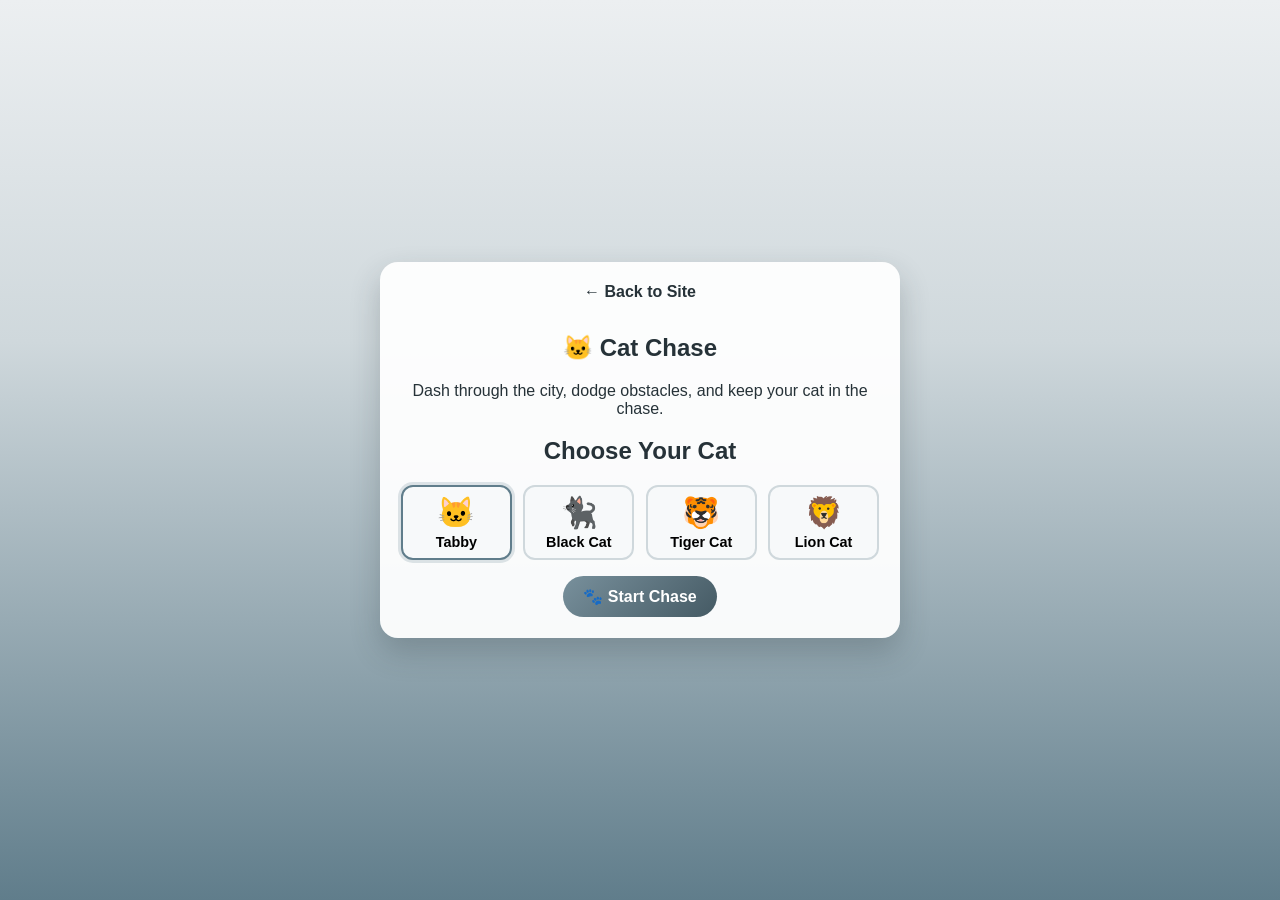
==== cat-game.html @ 48dbdd9d "Add cat chase game pages and homepage link" ====
<!DOCTYPE html>
<html lang="en">
<head>
  <meta charset="UTF-8" />
  <meta name="viewport" content="width=device-width, initial-scale=1.0" />
  <title>Cat Chase 🐱</title>
  <link rel="stylesheet" href="cat-game.css" />
</head>
<body>
  <div id="cat-app">
    <section id="cat-start-screen" class="cat-screen active">
      <div class="cat-card">
        <a href="index.html" class="cat-back-link">← Back to Site</a>
        <h1>🐱 Cat Chase</h1>
        <p>Dash through the city, dodge obstacles, and keep your cat in the chase.</p>

        <h2>Choose Your Cat</h2>
        <div id="cat-options" class="cat-options" aria-label="Cat choices"></div>
        <button id="start-cat-btn" class="cat-btn">🐾 Start Chase</button>
      </div>
    </section>

    <section id="cat-game-screen" class="cat-screen">
      <header class="cat-hud">
        <div class="hud-item">
          <span>Chase</span>
          <strong id="chase-display">0m</strong>
        </div>
        <div class="hud-item hp-wrap">
          <span>HP</span>
          <div class="hp-bar-shell">
            <div id="hp-bar-fill" class="hp-bar-fill"></div>
          </div>
          <strong id="hp-text">100</strong>
        </div>
        <div class="hud-item">
          <label for="ingame-cat">Cat</label>
          <select id="ingame-cat" aria-label="Change cat during game"></select>
        </div>
      </header>

      <main id="cat-stage" aria-label="Cat chase game area">
        <div id="city-layer" class="city-layer" aria-hidden="true"></div>
        <div id="obstacle-layer" class="obstacle-layer" aria-hidden="true"></div>
        <div id="player" class="player" aria-label="Player cat"></div>
      </main>

      <p class="controls-hint">Use ↑/↓ or W/S to move up and down.</p>
    </section>

    <section id="cat-gameover-screen" class="cat-screen">
      <div class="cat-card">
        <h2>Chase Over 💥</h2>
        <p id="final-chase">You chased 0m</p>
        <button id="restart-cat-btn" class="cat-btn">🔁 Play Again</button>
        <a href="index.html" class="cat-btn cat-btn-link">🏠 Back Home</a>
      </div>
    </section>
  </div>

  <script src="cat-game.js"></script>
</body>
</html>
---- cat-game.css ----
:root {
  --city-dark: #37474f;
  --city-mid: #607d8b;
  --city-light: #eceff1;
  --panel: rgba(255, 255, 255, 0.94);
  --text: #263238;
  --hp: #43a047;
}

*,
*::before,
*::after {
  box-sizing: border-box;
}

body {
  margin: 0;
  min-height: 100vh;
  font-family: 'Segoe UI', Arial, sans-serif;
  color: var(--text);
  background: linear-gradient(180deg, var(--city-light), #cfd8dc 38%, var(--city-mid));
}

.cat-screen {
  display: none;
  min-height: 100vh;
}

.cat-screen.active {
  display: flex;
}

#cat-start-screen,
#cat-gameover-screen {
  align-items: center;
  justify-content: center;
  padding: 1rem;
}

.cat-card {
  width: min(520px, 100%);
  background: var(--panel);
  border-radius: 18px;
  padding: 1.3rem;
  box-shadow: 0 14px 30px rgba(38, 50, 56, 0.24);
  text-align: center;
}

.cat-back-link {
  display: inline-block;
  margin-bottom: 0.8rem;
  color: #263238;
  font-weight: 700;
  text-decoration: none;
}

.cat-options {
  display: grid;
  grid-template-columns: repeat(auto-fit, minmax(100px, 1fr));
  gap: 0.7rem;
  margin: 0.7rem 0 1rem;
}

.cat-option-btn {
  border: 2px solid #cfd8dc;
  border-radius: 12px;
  background: #f7f9fa;
  cursor: pointer;
  padding: 0.5rem;
  font-size: 0.9rem;
  font-weight: 700;
}

.cat-option-btn .emoji {
  display: block;
  font-size: 1.9rem;
  margin-bottom: 0.15rem;
}

.cat-option-btn.active {
  border-color: #607d8b;
  box-shadow: 0 0 0 3px rgba(96, 125, 139, 0.2);
}

.cat-btn {
  border: none;
  border-radius: 999px;
  padding: 0.7rem 1.3rem;
  font-size: 1rem;
  font-weight: 700;
  cursor: pointer;
  color: #fff;
  background: linear-gradient(135deg, #78909c, #455a64);
  text-decoration: none;
  display: inline-block;
}

.cat-btn-link {
  margin-left: 0.35rem;
}

#cat-game-screen {
  flex-direction: column;
}

.cat-hud {
  position: sticky;
  top: 0;
  z-index: 20;
  display: grid;
  grid-template-columns: 1fr minmax(220px, 2fr) 1fr;
  gap: 0.75rem;
  align-items: center;
  padding: 0.8rem;
  background: rgba(38, 50, 56, 0.88);
  color: #f8fbfc;
}

.hud-item {
  display: flex;
  flex-direction: column;
  gap: 0.2rem;
  font-size: 0.8rem;
  font-weight: 700;
}

.hud-item strong {
  font-size: 1.05rem;
}

.hp-wrap {
  align-items: stretch;
}

.hp-bar-shell {
  width: 100%;
  height: 14px;
  border-radius: 20px;
  background: rgba(255, 255, 255, 0.22);
  overflow: hidden;
}

.hp-bar-fill {
  width: 100%;
  height: 100%;
  background: var(--hp);
  transition: width 0.2s linear, background-color 0.2s linear;
}

#ingame-cat {
  border: none;
  border-radius: 10px;
  padding: 0.4rem;
  font-weight: 700;
  color: #263238;
}

#cat-stage {
  position: relative;
  flex: 1;
  overflow: hidden;
  border-top: 2px solid rgba(255, 255, 255, 0.5);
}

#cat-stage::before,
#cat-stage::after {
  content: '';
  position: absolute;
  inset: 0;
  pointer-events: none;
}

#cat-stage::before {
  background: radial-gradient(circle at 20% 22%, rgba(255, 255, 255, 0.4), transparent 34%),
    linear-gradient(180deg, rgba(255, 255, 255, 0.1), transparent 45%);
}

#cat-stage::after {
  background: linear-gradient(180deg, transparent, rgba(0, 0, 0, 0.08));
}

.city-layer,
.obstacle-layer {
  position: absolute;
  inset: 0;
}

.city-item,
.obstacle,
.player {
  position: absolute;
  user-select: none;
  line-height: 1;
}

.city-item {
  opacity: 0.9;
  filter: drop-shadow(0 2px 2px rgba(0, 0, 0, 0.2));
}

.obstacle {
  font-size: 2rem;
  z-index: 6;
}

.player {
  font-size: 2.3rem;
  top: 50%;
  transform: translateY(-50%);
  z-index: 10;
  transition: transform 0.08s linear;
}

.player.hit {
  animation: hit-flash 0.25s steps(2, end) 3;
}

.controls-hint {
  margin: 0;
  padding: 0.6rem;
  text-align: center;
  color: #f5fbff;
  background: rgba(38, 50, 56, 0.86);
  font-weight: 600;
}

@keyframes hit-flash {
  50% {
    opacity: 0.3;
  }
}

@media (max-width: 700px) {
  .cat-hud {
    grid-template-columns: 1fr;
  }

  .cat-btn-link {
    margin-left: 0;
    margin-top: 0.5rem;
  }
}
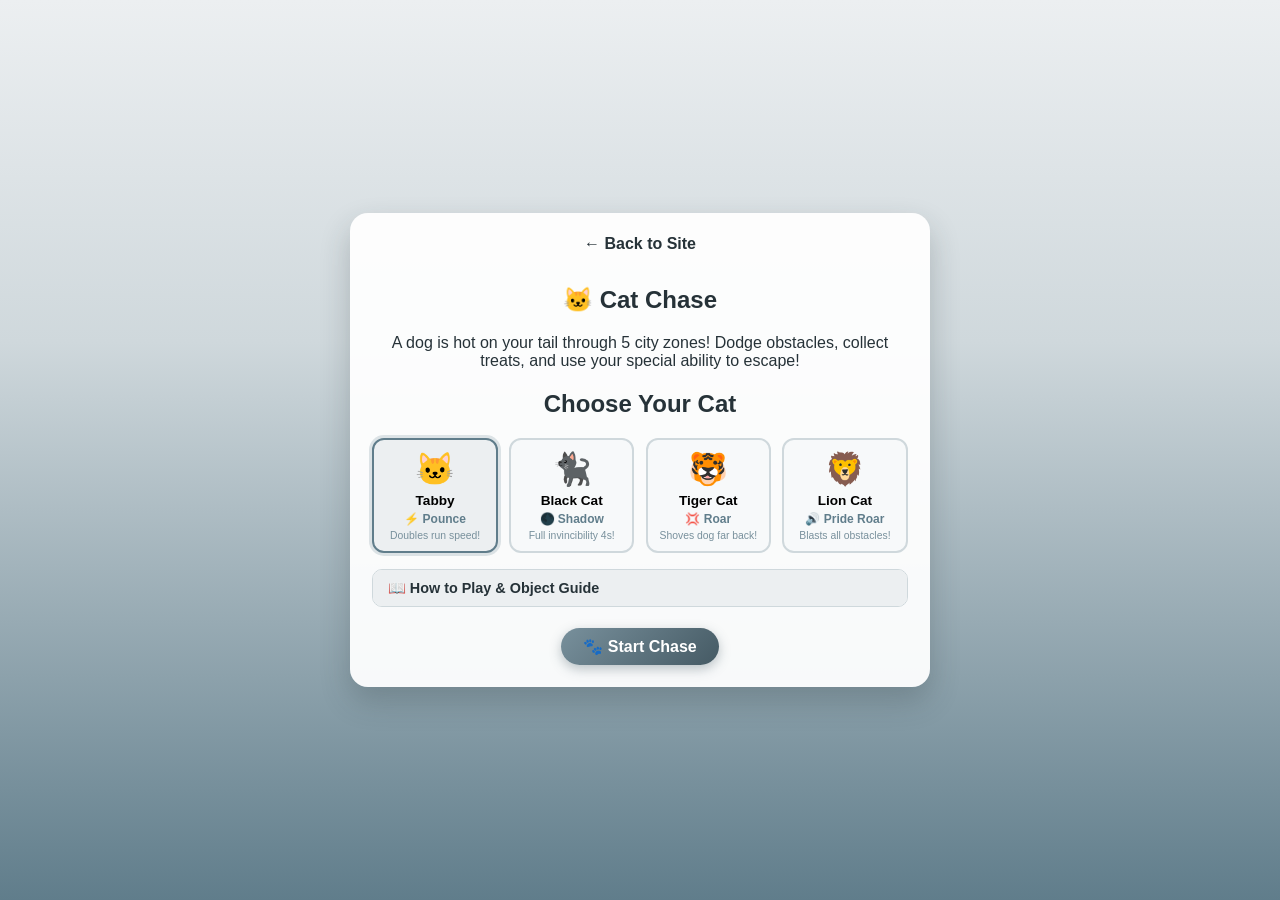
==== commit 4962c2af: "Add swim game abilities to cat chase game: zones, chaser, collectibles, power-ups, special abilities" ====
--- a/cat-game.html
+++ b/cat-game.html
@@ -8,23 +8,95 @@
 </head>
 <body>
   <div id="cat-app">
+
+    <!-- ===== START SCREEN ===== -->
     <section id="cat-start-screen" class="cat-screen active">
       <div class="cat-card">
         <a href="index.html" class="cat-back-link">← Back to Site</a>
         <h1>🐱 Cat Chase</h1>
-        <p>Dash through the city, dodge obstacles, and keep your cat in the chase.</p>
+        <p>A dog is hot on your tail through 5 city zones! Dodge obstacles, collect treats, and use your special ability to escape!</p>
 
         <h2>Choose Your Cat</h2>
         <div id="cat-options" class="cat-options" aria-label="Cat choices"></div>
+        <details class="how-to-play">
+          <summary>📖 How to Play &amp; Object Guide</summary>
+          <div class="guide-content">
+
+            <div class="guide-section">
+              <h3>🎮 Controls</h3>
+              <p>↑ / W — Run Up &nbsp;·&nbsp; ↓ / S — Run Down &nbsp;·&nbsp; <kbd>Space</kbd> / ⚡ button — Special Ability</p>
+            </div>
+
+            <div class="guide-section">
+              <h3>⚠️ Avoid These</h3>
+              <div class="guide-items">
+                <div class="guide-item">
+                  <span class="guide-icon">🐶 🧱 🗑️</span>
+                  <div><strong>Obstacles</strong> — Costs 20 HP and lets the chaser gain on you!</div>
+                </div>
+                <div class="guide-item">
+                  <span class="guide-icon">🐕</span>
+                  <div><strong>The Dog</strong> — Speeds up each zone. Caught = Game Over!</div>
+                </div>
+              </div>
+            </div>
+
+            <div class="guide-section">
+              <h3>⭐ Collect These</h3>
+              <div class="guide-items">
+                <div class="guide-item">
+                  <span class="guide-icon">🐟 🧶 🎀 🐾</span>
+                  <div><strong>Treats</strong> — +10 score &amp; push the dog back!</div>
+                </div>
+              </div>
+            </div>
+
+            <div class="guide-section">
+              <h3>🎁 Power-Ups <small>(rare glowing items)</small></h3>
+              <div class="guide-items">
+                <div class="guide-item"><span class="guide-icon">⚡</span><div><strong>Speed Boost</strong> — Run 1.85× faster for 5 s.</div></div>
+                <div class="guide-item"><span class="guide-icon">🛡️</span><div><strong>Shield</strong> — Blocks the next obstacle hit completely.</div></div>
+                <div class="guide-item"><span class="guide-icon">💊</span><div><strong>HP Kit</strong> — Restores 30 HP.</div></div>
+                <div class="guide-item"><span class="guide-icon">🧲</span><div><strong>Magnet</strong> — Auto-collects nearby treats for 6 s.</div></div>
+              </div>
+            </div>
+
+            <div class="guide-section">
+              <h3>🏙️ The 5 Zones</h3>
+              <div class="guide-items">
+                <div class="guide-item"><span class="guide-icon">🏡</span><div><strong>Backyard</strong> (0 m) — Calm start.</div></div>
+                <div class="guide-item"><span class="guide-icon">🏘️</span><div><strong>Neighborhood</strong> (200 m) — Faster pace, more obstacles.</div></div>
+                <div class="guide-item"><span class="guide-icon">🏪</span><div><strong>Downtown</strong> (500 m) — Busy streets, traffic cones!</div></div>
+                <div class="guide-item"><span class="guide-icon">🚗</span><div><strong>Highway</strong> (900 m) — Very fast. Watch out!</div></div>
+                <div class="guide-item"><span class="guide-icon">🌆</span><div><strong>City Center</strong> (1400 m) — Maximum chaos. Good luck!</div></div>
+              </div>
+            </div>
+
+            <div class="guide-section">
+              <h3>⚡ Special Abilities <small>(Press Space)</small></h3>
+              <div class="guide-items">
+                <div class="guide-item"><span class="guide-icon">🐱</span><div><strong>Tabby — Pounce:</strong> Doubles speed for 3.5 s. (8 s cooldown)</div></div>
+                <div class="guide-item"><span class="guide-icon">🐈‍⬛</span><div><strong>Black Cat — Shadow:</strong> Full invincibility for 4 s! (12 s cooldown)</div></div>
+                <div class="guide-item"><span class="guide-icon">🐯</span><div><strong>Tiger Cat — Roar:</strong> Pushes dog far back! (9 s cooldown)</div></div>
+                <div class="guide-item"><span class="guide-icon">🦁</span><div><strong>Lion Cat — Pride Roar:</strong> Clears ALL obstacles! (10 s cooldown)</div></div>
+              </div>
+            </div>
+
+          </div>
+        </details>
+
         <button id="start-cat-btn" class="cat-btn">🐾 Start Chase</button>
       </div>
     </section>
 
+    <!-- ===== GAME SCREEN ===== -->
     <section id="cat-game-screen" class="cat-screen">
       <header class="cat-hud">
         <div class="hud-item">
-          <span>Chase</span>
+          <span>Distance</span>
           <strong id="chase-display">0m</strong>
+          <span class="hud-sub">Score: <strong id="score-display">0</strong></span>
+          <span id="zone-display" class="hud-zone">🏡 Backyard</span>
         </div>
         <div class="hud-item hp-wrap">
           <span>HP</span>
@@ -33,31 +105,47 @@
           </div>
           <strong id="hp-text">100</strong>
         </div>
+        <div class="hud-item lead-wrap">
+          <span>Lead</span>
+          <div class="lead-bar-shell">
+            <div id="lead-bar-fill" class="lead-bar-fill"></div>
+          </div>
+          <span id="ability-display" class="ability-display ability-ready">⚡ Pounce ✓ READY</span>
+        </div>
         <div class="hud-item">
           <label for="ingame-cat">Cat</label>
           <select id="ingame-cat" aria-label="Change cat during game"></select>
+          <button id="ability-btn" class="ability-btn" type="button">⚡ Ability</button>
         </div>
       </header>
 
       <main id="cat-stage" aria-label="Cat chase game area">
-        <div id="city-layer" class="city-layer" aria-hidden="true"></div>
-        <div id="obstacle-layer" class="obstacle-layer" aria-hidden="true"></div>
-        <div id="player" class="player" aria-label="Player cat"></div>
+        <div id="city-layer"        class="city-layer"        aria-hidden="true"></div>
+        <div id="collectible-layer" class="collectible-layer" aria-hidden="true"></div>
+        <div id="powerup-layer"     class="powerup-layer"     aria-hidden="true"></div>
+        <div id="obstacle-layer"    class="obstacle-layer"    aria-hidden="true"></div>
+        <div id="chaser"            class="chaser"            aria-hidden="true">🐕</div>
+        <div id="player"            class="player"            aria-label="Player cat"></div>
+        <div id="hit-overlay"       class="hit-overlay"       aria-hidden="true"></div>
+        <div id="zone-banner"       class="zone-banner"       aria-hidden="true">🏡 Backyard</div>
       </main>
 
-      <p class="controls-hint">Use ↑/↓ or W/S to move up and down.</p>
+      <p class="controls-hint">↑/↓ or W/S to move &nbsp;·&nbsp; <kbd>Space</kbd>/⚡ = special ability &nbsp;·&nbsp; Collect 🐟🧶 for score</p>
     </section>
 
+    <!-- ===== GAME OVER SCREEN ===== -->
     <section id="cat-gameover-screen" class="cat-screen">
       <div class="cat-card">
-        <h2>Chase Over 💥</h2>
-        <p id="final-chase">You chased 0m</p>
+        <h2>Caught! 💥</h2>
+        <p id="final-zone">Zone: 🏡 Backyard</p>
+        <p id="final-chase">You ran 0m</p>
+        <p id="final-score">Score: 0</p>
         <button id="restart-cat-btn" class="cat-btn">🔁 Play Again</button>
         <a href="index.html" class="cat-btn cat-btn-link">🏠 Back Home</a>
       </div>
     </section>
+
   </div>
-
   <script src="cat-game.js"></script>
 </body>
 </html>
--- a/cat-game.css
+++ b/cat-game.css
@@ -38,10 +38,10 @@
 }
 
 .cat-card {
-  width: min(520px, 100%);
+  width: min(580px, 100%);
   background: var(--panel);
   border-radius: 18px;
-  padding: 1.3rem;
+  padding: 1.4rem;
   box-shadow: 0 14px 30px rgba(38, 50, 56, 0.24);
   text-align: center;
 }
@@ -54,9 +54,10 @@
   text-decoration: none;
 }
 
+/* ——— Character selector ——— */
 .cat-options {
   display: grid;
-  grid-template-columns: repeat(auto-fit, minmax(100px, 1fr));
+  grid-template-columns: repeat(auto-fit, minmax(120px, 1fr));
   gap: 0.7rem;
   margin: 0.7rem 0 1rem;
 }
@@ -66,95 +67,241 @@
   border-radius: 12px;
   background: #f7f9fa;
   cursor: pointer;
-  padding: 0.5rem;
-  font-size: 0.9rem;
-  font-weight: 700;
+  padding: 0.55rem 0.4rem;
+  font-size: 0.85rem;
+  font-weight: 700;
+  line-height: 1.3;
 }
 
 .cat-option-btn .emoji {
   display: block;
-  font-size: 1.9rem;
-  margin-bottom: 0.15rem;
+  font-size: 2rem;
+  margin-bottom: 0.1rem;
+}
+
+.cat-option-btn .ability-tag {
+  display: block;
+  font-size: 0.75rem;
+  color: #607d8b;
+  font-weight: 700;
+  margin-top: 0.15rem;
+}
+
+.cat-option-btn .ability-desc {
+  display: block;
+  font-size: 0.65rem;
+  color: #78909c;
+  font-weight: 500;
+  margin-top: 0.08rem;
 }
 
 .cat-option-btn.active {
   border-color: #607d8b;
   box-shadow: 0 0 0 3px rgba(96, 125, 139, 0.2);
-}
-
+  background: #eceff1;
+}
+
+/* ——— How-to-play guide ——— */
+.how-to-play {
+  text-align: left;
+  margin: 0.8rem 0;
+  border: 1px solid #cfd8dc;
+  border-radius: 10px;
+  overflow: hidden;
+}
+
+.how-to-play summary {
+  cursor: pointer;
+  padding: 0.6rem 0.9rem;
+  font-weight: 700;
+  font-size: 0.9rem;
+  background: #eceff1;
+  list-style: none;
+  user-select: none;
+}
+
+.how-to-play summary::-webkit-details-marker { display: none; }
+
+.guide-content {
+  padding: 0.7rem 0.9rem;
+  font-size: 0.83rem;
+}
+
+.guide-section {
+  margin-bottom: 0.9rem;
+}
+
+.guide-section h3 {
+  margin: 0 0 0.4rem;
+  font-size: 0.88rem;
+  color: var(--city-dark);
+}
+
+.guide-section small { opacity: 0.7; font-weight: 400; }
+
+.guide-section p {
+  margin: 0;
+  line-height: 1.5;
+}
+
+.guide-items {
+  display: flex;
+  flex-direction: column;
+  gap: 0.35rem;
+}
+
+.guide-item {
+  display: flex;
+  align-items: flex-start;
+  gap: 0.55rem;
+  line-height: 1.4;
+}
+
+.guide-icon {
+  font-size: 1.1rem;
+  min-width: 52px;
+  flex-shrink: 0;
+  text-align: center;
+}
+
+kbd {
+  background: rgba(0,0,0,0.12);
+  border-radius: 4px;
+  padding: 0.05em 0.35em;
+  font-family: inherit;
+  font-size: 0.9em;
+}
+
+/* ——— Buttons ——— */
 .cat-btn {
   border: none;
   border-radius: 999px;
-  padding: 0.7rem 1.3rem;
+  padding: 0.55rem 1.4rem;
   font-size: 1rem;
   font-weight: 700;
   cursor: pointer;
   color: #fff;
   background: linear-gradient(135deg, #78909c, #455a64);
+  box-shadow: 0 4px 12px rgba(69, 90, 100, 0.35);
+  transition: transform 0.3s ease, box-shadow 0.3s ease;
   text-decoration: none;
   display: inline-block;
+  margin-top: 0.5rem;
+}
+
+.cat-btn:hover {
+  transform: translateY(-2px);
+  box-shadow: 0 6px 18px rgba(69, 90, 100, 0.5);
 }
 
 .cat-btn-link {
   margin-left: 0.35rem;
 }
 
-#cat-game-screen {
-  flex-direction: column;
-}
-
+/* ——— Game screen layout ——— */
+#cat-game-screen { flex-direction: column; }
+
+/* ——— HUD ——— */
 .cat-hud {
   position: sticky;
   top: 0;
   z-index: 20;
   display: grid;
-  grid-template-columns: 1fr minmax(220px, 2fr) 1fr;
-  gap: 0.75rem;
+  grid-template-columns: 1fr minmax(130px, 1.3fr) minmax(130px, 1.3fr) auto;
+  gap: 0.55rem;
   align-items: center;
-  padding: 0.8rem;
-  background: rgba(38, 50, 56, 0.88);
+  padding: 0.65rem 0.8rem;
+  background: rgba(38, 50, 56, 0.9);
   color: #f8fbfc;
 }
 
 .hud-item {
   display: flex;
   flex-direction: column;
-  gap: 0.2rem;
-  font-size: 0.8rem;
-  font-weight: 700;
-}
-
-.hud-item strong {
-  font-size: 1.05rem;
-}
-
-.hp-wrap {
-  align-items: stretch;
-}
-
-.hp-bar-shell {
+  gap: 0.12rem;
+  font-size: 0.76rem;
+  font-weight: 700;
+}
+
+.hud-item strong { font-size: 0.98rem; }
+
+.hud-sub {
+  font-size: 0.7rem;
+  opacity: 0.85;
+}
+.hud-sub strong { font-size: 0.8rem; }
+
+.hud-zone {
+  font-size: 0.66rem;
+  opacity: 0.75;
+  white-space: nowrap;
+  overflow: hidden;
+  text-overflow: ellipsis;
+}
+
+/* HP bar */
+.hp-wrap  { align-items: stretch; }
+
+.hp-bar-shell,
+.lead-bar-shell {
   width: 100%;
-  height: 14px;
+  height: 11px;
   border-radius: 20px;
-  background: rgba(255, 255, 255, 0.22);
+  background: rgba(255, 255, 255, 0.2);
   overflow: hidden;
 }
 
-.hp-bar-fill {
+.hp-bar-fill,
+.lead-bar-fill {
   width: 100%;
   height: 100%;
   background: var(--hp);
-  transition: width 0.2s linear, background-color 0.2s linear;
+  transition: width 0.18s linear, background-color 0.18s linear;
+}
+
+/* Lead (chaser danger) bar */
+.lead-wrap { align-items: stretch; }
+
+/* Ability display */
+.ability-display {
+  font-size: 0.67rem;
+  font-weight: 700;
+  opacity: 0.72;
+  white-space: nowrap;
+  overflow: hidden;
+  text-overflow: ellipsis;
+}
+
+.ability-display.ability-ready {
+  opacity: 1;
+  color: #c8e6c9;
+  animation: ability-ready-pulse 1.5s ease-in-out infinite;
+}
+
+.ability-btn {
+  margin-top: 0.2rem;
+  border: 1px solid rgba(200, 230, 201, 0.45);
+  border-radius: 7px;
+  background: rgba(96, 125, 139, 0.3);
+  color: #f8fbfc;
+  font-size: 0.7rem;
+  font-weight: 700;
+  cursor: pointer;
+  padding: 0.22rem 0.5rem;
+  white-space: nowrap;
 }
 
 #ingame-cat {
   border: none;
-  border-radius: 10px;
-  padding: 0.4rem;
+  border-radius: 8px;
+  padding: 0.3rem;
   font-weight: 700;
   color: #263238;
-}
-
+  font-size: 0.78rem;
+  max-width: 130px;
+}
+
+/* ——— Stage ——— */
 #cat-stage {
   position: relative;
   flex: 1;
@@ -168,10 +315,12 @@
   position: absolute;
   inset: 0;
   pointer-events: none;
+  z-index: 13;
 }
 
 #cat-stage::before {
-  background: radial-gradient(circle at 20% 22%, rgba(255, 255, 255, 0.4), transparent 34%),
+  background:
+    radial-gradient(circle at 20% 22%, rgba(255, 255, 255, 0.4), transparent 34%),
     linear-gradient(180deg, rgba(255, 255, 255, 0.1), transparent 45%);
 }
 
@@ -179,14 +328,31 @@
   background: linear-gradient(180deg, transparent, rgba(0, 0, 0, 0.08));
 }
 
+/* Danger pulse on ::after */
+#cat-stage.danger::after {
+  animation: danger-pulse 0.55s ease-in-out infinite;
+}
+
+/* Screen shake */
+#cat-stage.shaking {
+  animation: screen-shake 0.35s ease-out;
+}
+
+/* ——— Layers ——— */
 .city-layer,
+.collectible-layer,
+.powerup-layer,
 .obstacle-layer {
   position: absolute;
   inset: 0;
 }
 
+/* ——— Entity base ——— */
 .city-item,
+.collectible,
+.powerup,
 .obstacle,
+.chaser,
 .player {
   position: absolute;
   user-select: none;
@@ -194,47 +360,252 @@
 }
 
 .city-item {
-  opacity: 0.9;
-  filter: drop-shadow(0 2px 2px rgba(0, 0, 0, 0.2));
-}
-
+  opacity: 0.88;
+  filter: drop-shadow(0 2px 2px rgba(0, 0, 0, 0.18));
+}
+
+/* Collectible — bobbing gold glow */
+.collectible {
+  font-size: 1.7rem;
+  z-index: 7;
+  animation: bob 1.15s ease-in-out infinite;
+  filter: drop-shadow(0 0 6px rgba(255, 215, 0, 0.75));
+}
+.collectible.collected {
+  animation: pop-out 0.36s ease-out forwards;
+  pointer-events: none;
+}
+
+/* Power-up — larger, purple pulsing glow */
+.powerup {
+  font-size: 2.1rem;
+  z-index: 7;
+  animation: powerup-pulse 1.0s ease-in-out infinite;
+  filter: drop-shadow(0 0 10px rgba(190, 80, 255, 0.85));
+}
+.powerup.collected {
+  animation: pop-out 0.36s ease-out forwards;
+  pointer-events: none;
+}
+
+/* Obstacle */
 .obstacle {
   font-size: 2rem;
   z-index: 6;
 }
-
+.obstacle.pride-blasted {
+  animation: pride-blast 0.32s ease-out forwards;
+}
+
+/* Chaser */
+.chaser {
+  font-size: 3rem;
+  z-index: 8;
+  filter: drop-shadow(0 0 12px rgba(220, 20, 20, 0.8));
+}
+
+/* ——— Player ——— */
 .player {
-  font-size: 2.3rem;
+  font-size: 3rem;
+  z-index: 10;
+}
+
+/* Aura ring around player */
+.player::before {
+  content: '';
+  position: absolute;
   top: 50%;
-  transform: translateY(-50%);
-  z-index: 10;
-  transition: transform 0.08s linear;
-}
-
-.player.hit {
-  animation: hit-flash 0.25s steps(2, end) 3;
-}
-
+  left: 50%;
+  transform: translate(-50%, -50%);
+  width: 74px;
+  height: 74px;
+  border-radius: 50%;
+  border: 3px solid rgba(200, 230, 201, 0.65);
+  background: radial-gradient(circle, rgba(200, 230, 201, 0.15), transparent 70%);
+  animation: aura-pulse 1.6s ease-in-out infinite;
+  pointer-events: none;
+}
+
+/* Per-character aura colours */
+.player[data-character="tabby"]::before    { border-color: rgba(255, 183, 77, 0.75); }
+.player[data-character="black"]::before    { border-color: rgba(120, 144, 156, 0.75); }
+.player[data-character="tiger"]::before    { border-color: rgba(255, 112, 67, 0.75); }
+.player[data-character="lion"]::before     { border-color: rgba(255, 213, 79, 0.75); }
+
+/* Shield state — blue bright ring */
+.player.shielded::before {
+  border-color: rgba(80, 150, 255, 0.95);
+  border-width: 4px;
+  background: radial-gradient(circle, rgba(80, 150, 255, 0.28), transparent 70%);
+  animation: shield-pulse 0.8s ease-in-out infinite;
+}
+
+/* Speed power-up — gold ring */
+.player.powered-speed::before {
+  border-color: rgba(255, 210, 0, 0.95);
+  background: radial-gradient(circle, rgba(255, 210, 0, 0.22), transparent 70%);
+}
+
+/* Magnet power-up — pink ring */
+.player.powered-magnet::before {
+  border-color: rgba(255, 80, 220, 0.95);
+  background: radial-gradient(circle, rgba(255, 80, 220, 0.2), transparent 70%);
+}
+
+/* Ability active — bright glow per character */
+.player.ability-active {
+  filter: drop-shadow(0 0 16px rgba(255, 255, 100, 0.95));
+}
+.player.ability-active[data-character="tabby"]  { filter: drop-shadow(0 0 18px rgba(255, 200, 0, 0.95)); }
+.player.ability-active[data-character="black"]  { filter: drop-shadow(0 0 18px rgba(120, 144, 156, 0.95)); }
+.player.ability-active[data-character="tiger"]  { filter: drop-shadow(0 0 18px rgba(255, 112, 67, 0.95)); }
+.player.ability-active[data-character="lion"]   { filter: drop-shadow(0 0 18px rgba(255, 213, 79, 0.95)); }
+
+/* Hit bounce animation */
+.player.hit { animation: player-hit 0.46s ease-out; }
+
+/* ——— Hit vignette overlay ——— */
+.hit-overlay {
+  position: absolute;
+  inset: 0;
+  pointer-events: none;
+  z-index: 16;
+  background: radial-gradient(ellipse at center, transparent 28%, rgba(200, 0, 0, 0.48) 100%);
+  opacity: 0;
+  transition: opacity 0.35s ease-out;
+}
+.hit-overlay.active {
+  opacity: 1;
+  transition: none;
+}
+
+/* ——— Zone banner ——— */
+.zone-banner {
+  position: absolute;
+  top: 18px;
+  left: 50%;
+  transform: translateX(-50%) translateY(-130px);
+  background: rgba(38, 50, 56, 0.9);
+  color: #f8fbfc;
+  border: 2px solid rgba(200, 230, 201, 0.35);
+  border-radius: 14px;
+  padding: 0.65rem 1.8rem;
+  font-size: 1.35rem;
+  font-weight: 800;
+  z-index: 18;
+  pointer-events: none;
+  white-space: nowrap;
+  transition: transform 0.45s cubic-bezier(0.34, 1.56, 0.64, 1), opacity 0.4s;
+  opacity: 0;
+}
+.zone-banner.visible {
+  transform: translateX(-50%) translateY(0);
+  opacity: 1;
+}
+
+/* ——— Floating text ——— */
+.float-text {
+  position: absolute;
+  font-size: 0.88rem;
+  font-weight: 800;
+  pointer-events: none;
+  z-index: 19;
+  text-shadow: 0 1px 4px rgba(0, 0, 0, 0.75);
+  white-space: nowrap;
+  animation: float-up 1.1s ease-out forwards;
+}
+
+/* ——— Controls hint ——— */
 .controls-hint {
   margin: 0;
-  padding: 0.6rem;
+  padding: 0.55rem;
   text-align: center;
-  color: #f5fbff;
+  color: #f8fbfc;
   background: rgba(38, 50, 56, 0.86);
   font-weight: 600;
-}
-
-@keyframes hit-flash {
-  50% {
-    opacity: 0.3;
-  }
-}
-
+  font-size: 0.8rem;
+}
+
+/* ——— Game Over card extras ——— */
+#cat-gameover-screen .cat-card p {
+  margin: 0.3rem 0;
+  font-size: 1rem;
+}
+
+/* =========================================================
+   Keyframes
+   ========================================================= */
+
+@keyframes aura-pulse {
+  0%,100% { transform: translate(-50%,-50%) scale(1);    opacity: 0.7; }
+  50%      { transform: translate(-50%,-50%) scale(1.18); opacity: 0.32; }
+}
+
+@keyframes shield-pulse {
+  0%,100% { transform: translate(-50%,-50%) scale(1);    opacity: 0.9; }
+  50%      { transform: translate(-50%,-50%) scale(1.14); opacity: 0.5; }
+}
+
+@keyframes bob {
+  0%,100% { transform: translateY(0); }
+  50%      { transform: translateY(-7px); }
+}
+
+@keyframes powerup-pulse {
+  0%,100% { transform: scale(1);    filter: drop-shadow(0 0 8px  rgba(190, 80, 255, 0.7)); }
+  50%      { transform: scale(1.22); filter: drop-shadow(0 0 18px rgba(190, 80, 255, 1)); }
+}
+
+@keyframes pop-out {
+  0%   { transform: scale(1);   opacity: 1; }
+  100% { transform: scale(2.2); opacity: 0; }
+}
+
+@keyframes pride-blast {
+  0%   { transform: scale(1);   opacity: 1; }
+  60%  { transform: scale(1.6); opacity: 0.6; }
+  100% { transform: scale(2.3); opacity: 0; }
+}
+
+@keyframes player-hit {
+  0%   { transform: translateX(0)     scale(1);    opacity: 1; }
+  18%  { transform: translateX(-18px) scale(0.82); opacity: 0.35; }
+  40%  { transform: translateX(10px)  scale(1.06); opacity: 0.85; }
+  62%  { transform: translateX(-7px)  scale(0.94); opacity: 0.5; }
+  82%  { transform: translateX(4px)   scale(1.02); opacity: 0.9; }
+  100% { transform: translateX(0)     scale(1);    opacity: 1; }
+}
+
+@keyframes screen-shake {
+  0%,100% { transform: translateX(0); }
+  20%      { transform: translateX(-9px); }
+  40%      { transform: translateX(9px); }
+  60%      { transform: translateX(-5px); }
+  80%      { transform: translateX(5px); }
+}
+
+@keyframes danger-pulse {
+  0%,100% { background: linear-gradient(180deg, transparent, rgba(0, 0, 0, 0.08)); }
+  50%      { background: linear-gradient(180deg, rgba(200, 0, 0, 0.06), transparent 40%, rgba(200, 0, 0, 0.12)); }
+}
+
+@keyframes float-up {
+  0%   { transform: translateY(0);     opacity: 1; }
+  70%  { transform: translateY(-42px); opacity: 1; }
+  100% { transform: translateY(-58px); opacity: 0; }
+}
+
+@keyframes ability-ready-pulse {
+  0%,100% { opacity: 1; }
+  50%      { opacity: 0.5; }
+}
+
+/* ——— Responsive ——— */
 @media (max-width: 700px) {
   .cat-hud {
-    grid-template-columns: 1fr;
+    grid-template-columns: 1fr 1fr;
+    grid-template-rows: auto auto;
   }
-
   .cat-btn-link {
     margin-left: 0;
     margin-top: 0.5rem;
